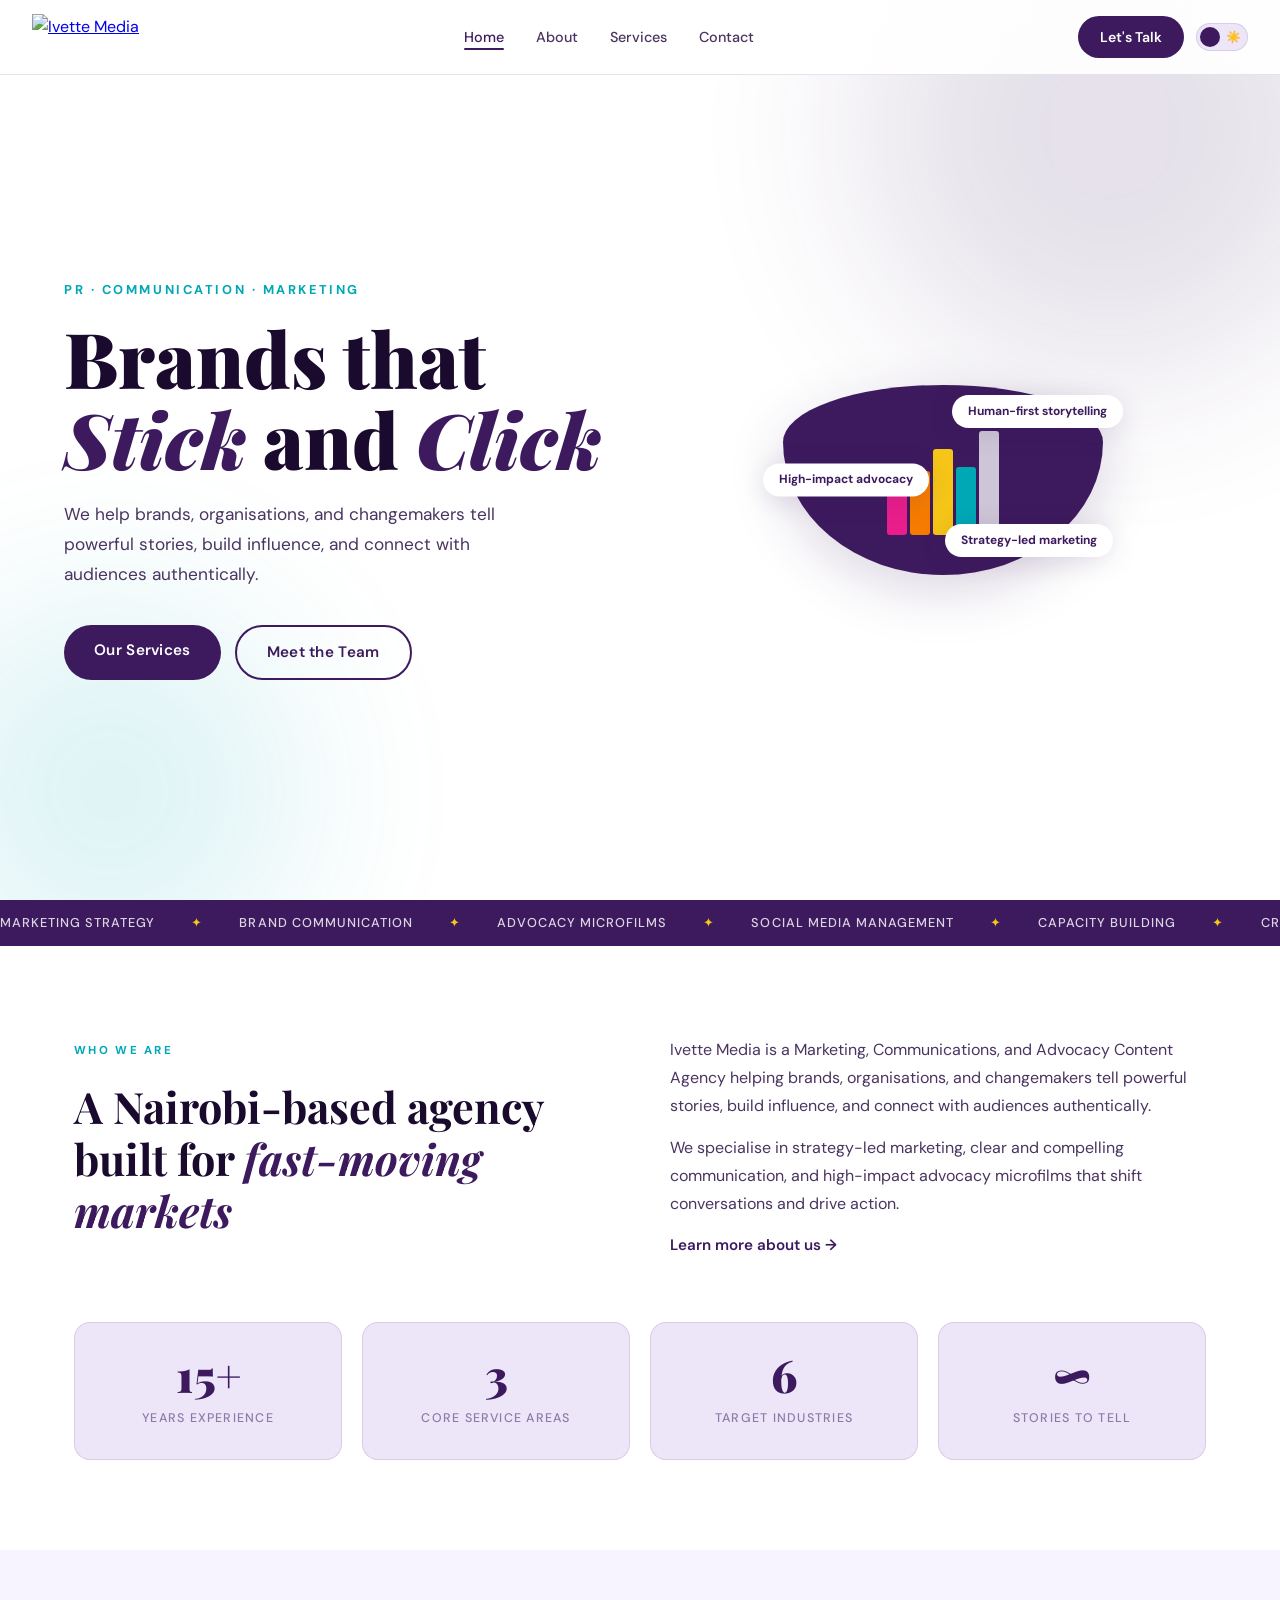
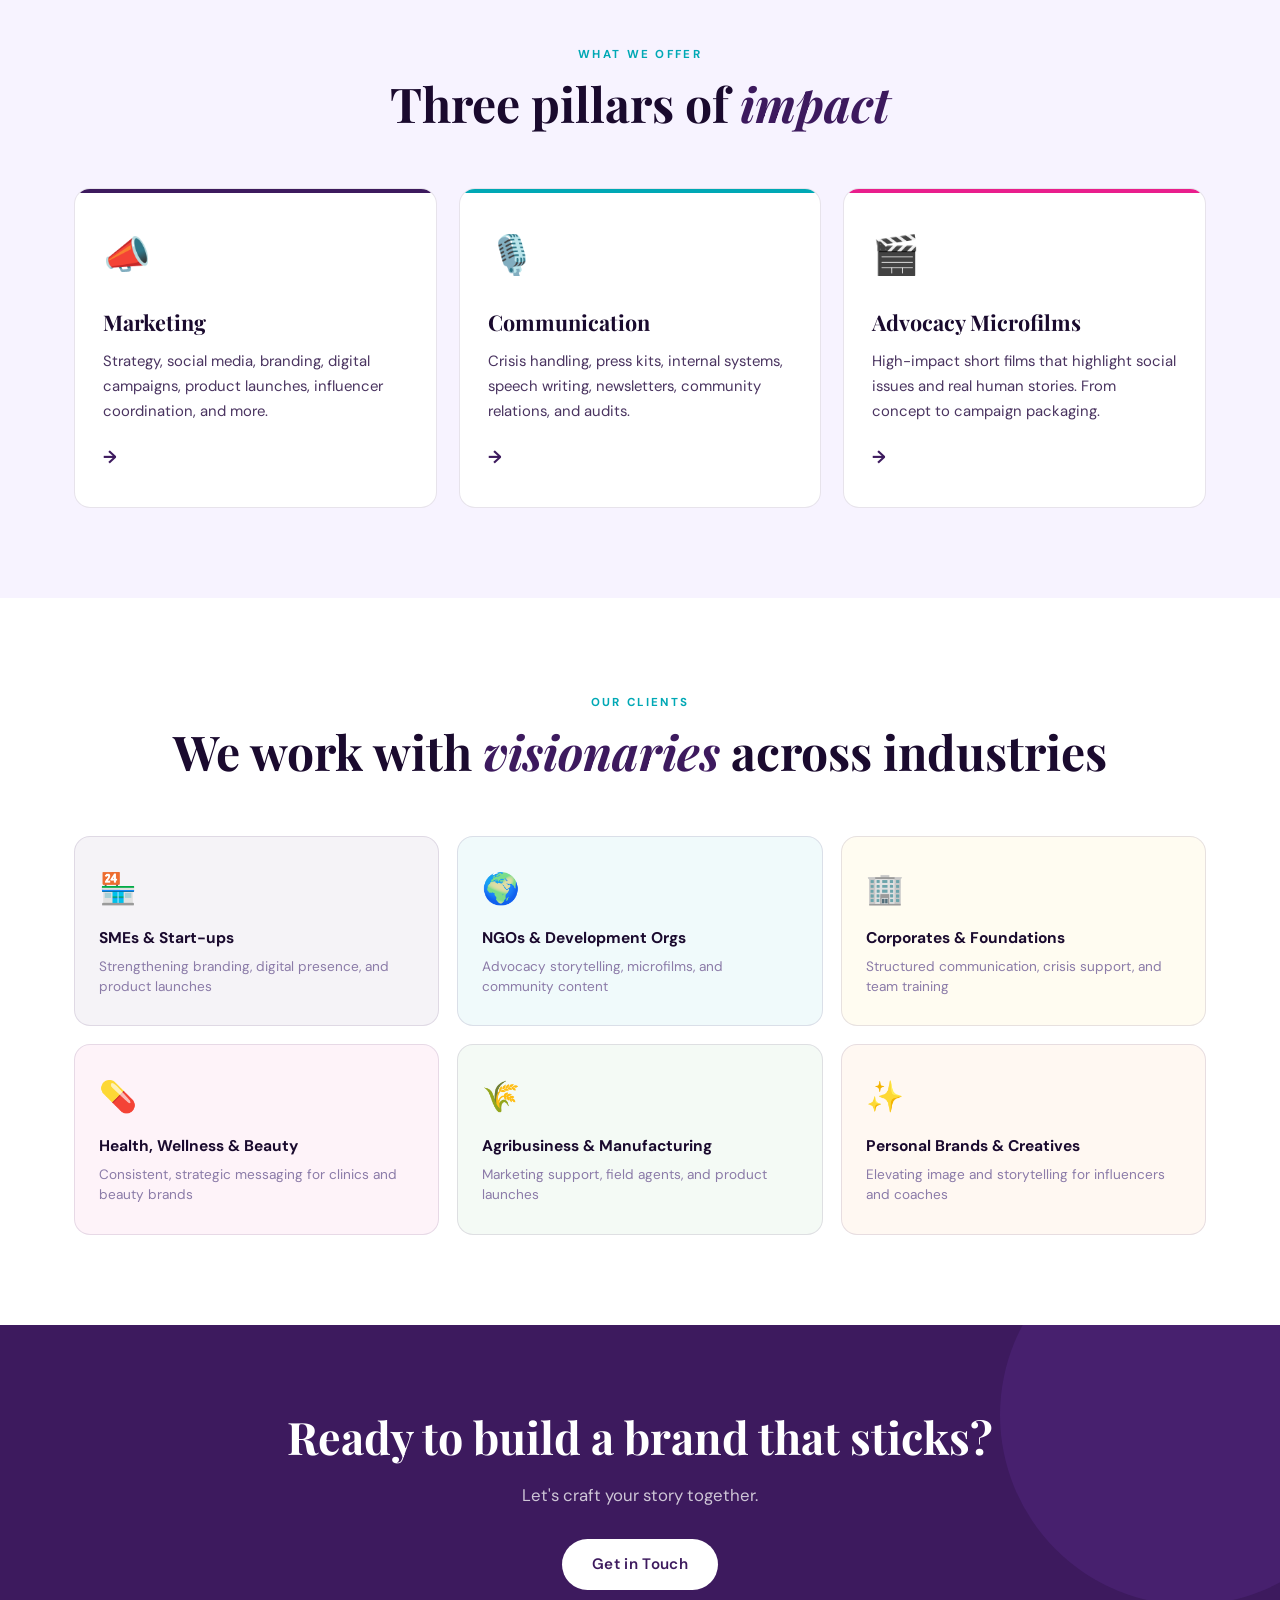
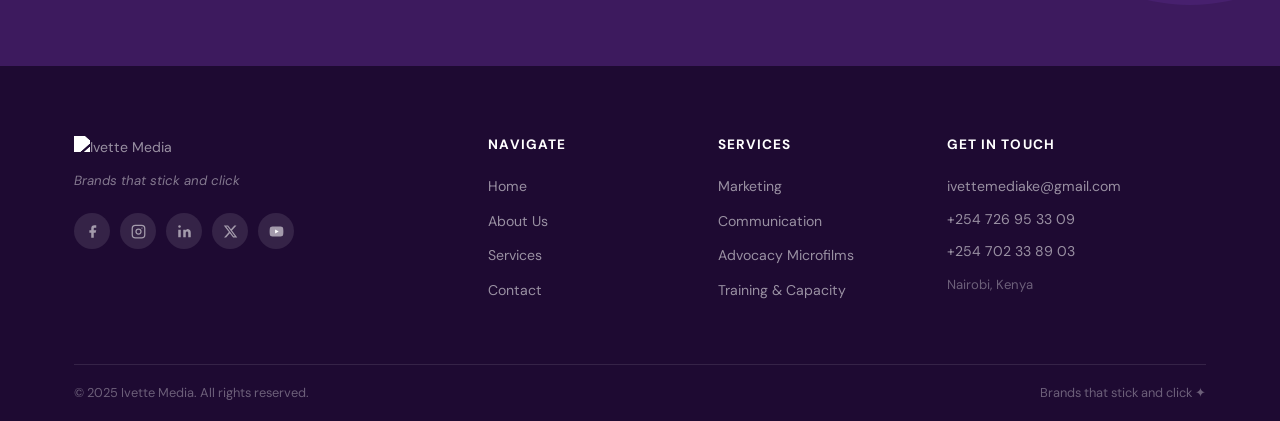
==== index.html @ db564bde "first commit" ====
<!DOCTYPE html>
<html lang="en">
<head>
<meta charset="UTF-8">
<meta name="viewport" content="width=device-width, initial-scale=1.0">
<title>Brands that Stick and Click – Ivette Media</title>
<link rel="preconnect" href="https://fonts.googleapis.com">
<link href="https://fonts.googleapis.com/css2?family=Playfair+Display:wght@400;700;900&family=DM+Sans:wght@300;400;500;600&display=swap" rel="stylesheet">

<style>
*,*::before,*::after{box-sizing:border-box;margin:0;padding:0}
html{scroll-behavior:smooth}
body{font-family:'DM Sans',sans-serif;background:var(--bg);color:var(--txt);transition:background .3s,color .3s;overflow-x:hidden;line-height:1.6}

/* ── LIGHT MODE ── */
:root{
  --bg:#fff;
  --bg2:#f7f3ff;
  --bg3:#ede6f8;
  --card:#fff;
  --card2:#f0eaf9;
  --txt:#1a0a2e;
  --txt2:#4a3460;
  --txt3:#8b7ba8;
  --border:rgba(61,26,94,.12);
  --navbg:rgba(255,255,255,.93);
  --purple:#3d1a5e;
  --purpleL:#5b2d8e;
  --purpleD:#1e0a32;
  --teal:#00a8b5;
  --gold:#f5c518;
  --pink:#e91e8c;
  --orange:#f57c00;
  --shadow:0 4px 28px rgba(61,26,94,.13);
  --shadowL:0 16px 56px rgba(61,26,94,.18);
  --r:16px;
  --r2:8px;
  --t:.3s cubic-bezier(.4,0,.2,1);
}
/* ── DARK MODE ── */
[data-theme=dark]{
  --bg:#0c0718;
  --bg2:#150e26;
  --bg3:#1c1334;
  --card:#1a1130;
  --card2:#211840;
  --txt:#ede6f8;
  --txt2:#c4aadf;
  --txt3:#7a6a98;
  --border:rgba(196,170,223,.12);
  --navbg:rgba(12,7,24,.94);
  --shadow:0 4px 28px rgba(0,0,0,.45);
  --shadowL:0 16px 56px rgba(0,0,0,.55);
}

/* ── NAV ── */
.nav{position:fixed;top:0;left:0;right:0;z-index:999;display:flex;align-items:center;gap:12px;padding:14px 32px;background:var(--navbg);backdrop-filter:blur(14px);border-bottom:1px solid var(--border);transition:box-shadow var(--t),background var(--t)}
.nav.scrolled{box-shadow:var(--shadow)}
.nav-logo img{height:46px;width:auto;display:block;transition:opacity var(--t)}
[data-theme=dark] .nav-logo img{filter:drop-shadow(0 0 6px rgba(180,120,255,.4))}
.nav-links{display:flex;list-style:none;gap:32px;margin:0 auto}
.nav-links a{font-size:.9rem;font-weight:500;color:var(--txt2);text-decoration:none;position:relative;transition:color var(--t)}
.nav-links a::after{content:'';position:absolute;bottom:-4px;left:0;width:0;height:2px;background:var(--purple);border-radius:2px;transition:width var(--t)}
.nav-links a:hover,.nav-links a.active{color:var(--purple)}
[data-theme=dark] .nav-links a:hover,[data-theme=dark] .nav-links a.active{color:var(--teal)}
.nav-links a:hover::after,.nav-links a.active::after{width:100%}
[data-theme=dark] .nav-links a::after{background:var(--teal)}
.nav-cta{background:var(--purple);color:#fff;padding:10px 22px;border-radius:50px;font-size:.88rem;font-weight:600;text-decoration:none;transition:var(--t);white-space:nowrap}
.nav-cta:hover{background:var(--purpleL);transform:translateY(-2px);box-shadow:0 8px 20px rgba(61,26,94,.3)}

/* dark mode toggle */
.dm-toggle{cursor:pointer;background:var(--bg3);border:1.5px solid var(--border);border-radius:50px;width:52px;height:28px;position:relative;flex-shrink:0;transition:background var(--t);display:flex;align-items:center;padding:3px}
.dm-toggle::before{content:'';position:absolute;left:3px;width:20px;height:20px;border-radius:50%;background:var(--purple);transition:transform var(--t),background var(--t)}
.dm-toggle .dm-icon{position:absolute;font-size:12px;transition:opacity .2s}
.dm-icon.sun{right:6px;opacity:1}
.dm-icon.moon{left:6px;opacity:0}
[data-theme=dark] .dm-toggle::before{transform:translateX(24px);background:var(--teal)}
[data-theme=dark] .dm-icon.sun{opacity:0}
[data-theme=dark] .dm-icon.moon{opacity:1}

/* hamburger */
.hamburger{display:none;flex-direction:column;gap:5px;background:none;border:none;cursor:pointer;padding:4px;flex-shrink:0}
.hamburger span{display:block;width:24px;height:2px;background:var(--purple);border-radius:2px;transition:var(--t)}
[data-theme=dark] .hamburger span{background:var(--teal)}

/* mobile menu */
.mobile-nav{display:none;position:fixed;top:74px;left:0;right:0;background:var(--card);border-bottom:2px solid var(--purple);z-index:998;padding:8px 0}
.mobile-nav.open{display:block}
.mobile-nav a{display:block;padding:14px 32px;font-weight:500;color:var(--txt2);text-decoration:none;transition:color var(--t),background var(--t)}
.mobile-nav a:hover{color:var(--purple);background:var(--bg3)}
[data-theme=dark] .mobile-nav a:hover{color:var(--teal)}

/* ── BUTTONS ── */
.btn{display:inline-block;padding:13px 30px;border-radius:50px;font-weight:600;font-size:.95rem;text-decoration:none;transition:var(--t);letter-spacing:.02em}
.btn-purple{background:var(--purple);color:#fff}
.btn-purple:hover{background:var(--purpleL);transform:translateY(-3px);box-shadow:0 12px 30px rgba(61,26,94,.3)}
.btn-outline{border:2px solid var(--purple);color:var(--purple)}
.btn-outline:hover{background:var(--purple);color:#fff;transform:translateY(-3px)}
[data-theme=dark] .btn-outline{border-color:var(--teal);color:var(--teal)}
[data-theme=dark] .btn-outline:hover{background:var(--teal);color:#fff}
.btn-white{background:#fff;color:var(--purple)}
.btn-white:hover{transform:translateY(-3px);box-shadow:0 12px 28px rgba(0,0,0,.2)}

/* ── LABELS ── */
.label{display:inline-block;font-size:.72rem;font-weight:700;letter-spacing:.2em;text-transform:uppercase;color:var(--teal);margin-bottom:10px}
.sec-hd{text-align:center;margin-bottom:56px}
.sec-hd h2{font-family:'Playfair Display',serif;font-size:clamp(2rem,4vw,3rem);font-weight:700;color:var(--txt);line-height:1.2}
.sec-hd h2 em{color:var(--purple);font-style:italic}
[data-theme=dark] .sec-hd h2 em{color:var(--teal)}
.sec-hd p{color:var(--txt2);max-width:520px;margin:14px auto 0;font-size:1rem}

/* ── LAYOUT ── */
.container{max-width:1180px;margin:0 auto;padding:0 24px}
section{padding:90px 0}

/* ── HERO ── */
.hero{min-height:100vh;display:flex;align-items:center;background:var(--bg);padding:140px 5% 80px;gap:60px;position:relative;overflow:hidden}
.hero-blob{position:absolute;border-radius:50%;filter:blur(90px);opacity:.13;pointer-events:none}
.hb1{width:500px;height:500px;background:var(--purple);top:-120px;right:-80px;animation:flt 9s ease-in-out infinite}
.hb2{width:380px;height:380px;background:var(--teal);bottom:-80px;left:-80px;animation:flt 7s 2s ease-in-out infinite}
[data-theme=dark] .hero-blob{opacity:.22}
@keyframes flt{0%,100%{transform:translateY(0)}50%{transform:translateY(-28px)}}
.hero-text{flex:1;max-width:600px;animation:fadeUp .7s ease both}
@keyframes fadeUp{from{opacity:0;transform:translateY(36px)}to{opacity:1;transform:translateY(0)}}
.hero-eyebrow{font-size:.8rem;font-weight:700;letter-spacing:.2em;text-transform:uppercase;color:var(--teal);margin-bottom:16px}
.hero h1{font-family:'Playfair Display',serif;font-size:clamp(3rem,6vw,5.5rem);font-weight:900;line-height:1.05;color:var(--txt);margin-bottom:22px}
.hero h1 em{color:var(--purple);font-style:italic}
[data-theme=dark] .hero h1 em{color:var(--teal)}
.hero-sub{color:var(--txt2);font-size:1.08rem;max-width:480px;margin-bottom:36px;line-height:1.72}
.hero-btns{display:flex;gap:14px;flex-wrap:wrap}
.hero-visual{flex:1;display:flex;justify-content:center;align-items:center;animation:fadeUp .7s .2s ease both}
.eye-wrap{position:relative;width:320px;height:190px}
.eye-shape{width:100%;height:100%;background:var(--purple);border-radius:50% 50% 50% 50%/30% 30% 70% 70%;display:flex;align-items:center;justify-content:center;box-shadow:var(--shadowL);overflow:hidden;position:relative}
.eye-stripes{display:flex;gap:3px;align-items:flex-end;height:110px}
.es{width:20px;border-radius:3px}
.es1{height:38%;background:var(--pink)}
.es2{height:58%;background:var(--orange)}
.es3{height:78%;background:var(--gold)}
.es4{height:62%;background:var(--teal)}
.es5{height:95%;background:rgba(255,255,255,.75)}
.pill{position:absolute;background:var(--card);color:var(--purple);font-size:.75rem;font-weight:700;padding:7px 16px;border-radius:50px;box-shadow:var(--shadow);white-space:nowrap;animation:flt 6s ease-in-out infinite}
.pill1{top:10px;right:-20px}
.pill2{bottom:18px;right:-10px;animation-delay:2s}
.pill3{top:50%;left:-20px;transform:translateY(-50%);animation-delay:4s}
[data-theme=dark] .pill{color:var(--purple);background:#ede6f8}

/* ── TICKER ── */
.ticker{background:var(--purple);overflow:hidden;padding:13px 0}
.ticker-track{display:flex;gap:36px;width:max-content;animation:tick 32s linear infinite}
.ticker-track span{color:rgba(255,255,255,.82);font-size:.8rem;font-weight:500;letter-spacing:.08em;text-transform:uppercase;white-space:nowrap}
.ticker-dot{color:var(--gold)!important;font-size:.6rem}
@keyframes tick{from{transform:translateX(0)}to{transform:translateX(-50%)}}

/* ── INTRO ── */
.intro{background:var(--bg)}
.intro-grid{display:grid;grid-template-columns:1fr 1fr;gap:60px;align-items:start;margin-bottom:64px}
.intro-grid h2{font-family:'Playfair Display',serif;font-size:clamp(1.9rem,3.5vw,2.7rem);font-weight:700;color:var(--txt);line-height:1.2;margin-top:10px}
.intro-grid h2 em{color:var(--purple);font-style:italic}
[data-theme=dark] .intro-grid h2 em{color:var(--teal)}
.intro-grid p{color:var(--txt2);line-height:1.75;margin-bottom:14px}
.link-arr{color:var(--purple);font-weight:600;font-size:.95rem;text-decoration:none;transition:letter-spacing var(--t)}
.link-arr:hover{letter-spacing:.04em}
[data-theme=dark] .link-arr{color:var(--teal)}
.stats{display:grid;grid-template-columns:repeat(4,1fr);gap:20px}
.stat{background:var(--bg3);border:1px solid var(--border);border-radius:var(--r);padding:30px 20px;text-align:center;transition:transform var(--t),box-shadow var(--t)}
.stat:hover{transform:translateY(-6px);box-shadow:var(--shadow)}
.stat-n{display:block;font-family:'Playfair Display',serif;font-size:2.8rem;font-weight:900;color:var(--purple);line-height:1;margin-bottom:6px}
[data-theme=dark] .stat-n{color:var(--teal)}
.stat-l{font-size:.78rem;color:var(--txt3);font-weight:500;text-transform:uppercase;letter-spacing:.1em}

/* ── SERVICE CARDS ── */
.svc-grid{display:grid;grid-template-columns:repeat(3,1fr);gap:22px}
.svc-card{background:var(--card);border:1px solid var(--border);border-radius:var(--r);padding:36px 28px;text-decoration:none;display:block;position:relative;overflow:hidden;transition:transform var(--t),box-shadow var(--t)}
.svc-card::before{content:'';position:absolute;top:0;left:0;right:0;height:4px}
.svc-c1::before{background:var(--purple)}
.svc-c2::before{background:var(--teal)}
.svc-c3::before{background:var(--pink)}
.svc-card:hover{transform:translateY(-8px);box-shadow:var(--shadowL)}
.svc-icon{font-size:2.4rem;margin-bottom:18px}
.svc-card h3{font-family:'Playfair Display',serif;font-size:1.35rem;font-weight:700;color:var(--txt);margin-bottom:10px}
.svc-card p{color:var(--txt2);font-size:.93rem;line-height:1.65;margin-bottom:20px}
.svc-arr{color:var(--purple);font-size:1.1rem;font-weight:700;display:inline-block;transition:transform var(--t)}
[data-theme=dark] .svc-arr{color:var(--teal)}
.svc-card:hover .svc-arr{transform:translateX(8px)}

/* ── CLIENT TILES ── */
.client-grid{display:grid;grid-template-columns:repeat(3,1fr);gap:18px}
.ctile{border:1px solid var(--border);border-radius:var(--r);padding:28px 24px;transition:transform var(--t),box-shadow var(--t)}
.ctile:hover{transform:translateY(-6px);box-shadow:var(--shadow)}
.ct1{background:rgba(61,26,94,.05)} .ct2{background:rgba(0,168,181,.06)} .ct3{background:rgba(245,197,24,.06)}
.ct4{background:rgba(233,30,140,.05)} .ct5{background:rgba(76,175,80,.06)} .ct6{background:rgba(245,124,0,.05)}
[data-theme=dark] .ct1{background:rgba(61,26,94,.35)} [data-theme=dark] .ct2{background:rgba(0,168,181,.18)}
[data-theme=dark] .ct3{background:rgba(245,197,24,.15)} [data-theme=dark] .ct4{background:rgba(233,30,140,.15)}
[data-theme=dark] .ct5{background:rgba(76,175,80,.15)} [data-theme=dark] .ct6{background:rgba(245,124,0,.15)}
.ctile-icon{font-size:1.9rem;margin-bottom:12px}
.ctile h4{font-weight:700;color:var(--txt);margin-bottom:6px;font-size:.97rem}
.ctile p{color:var(--txt3);font-size:.85rem;line-height:1.5}

/* ── CTA BANNER ── */
.cta-banner{background:var(--purple);padding:76px 0;text-align:center;position:relative;overflow:hidden}
.cta-banner::before{content:'';position:absolute;top:-100px;right:-100px;width:380px;height:380px;background:var(--purpleL);border-radius:50%;opacity:.35}
.cta-banner h2{font-family:'Playfair Display',serif;font-size:clamp(1.8rem,3.5vw,2.8rem);color:#fff;font-weight:700;margin-bottom:10px;position:relative}
.cta-banner p{color:rgba(255,255,255,.75);font-size:1.05rem;margin-bottom:30px;position:relative}

/* ── FOOTER ── */
.footer{background:var(--purpleD);color:rgba(255,255,255,.75);padding:68px 0 0}
.footer-grid{display:grid;grid-template-columns:2fr 1fr 1fr 1.4fr;gap:44px;margin-bottom:52px}
.footer-logo img{height:50px;width:auto;margin-bottom:12px;filter:brightness(0) invert(1)}
.footer-tag{color:rgba(255,255,255,.45);font-size:.83rem;font-style:italic;margin-bottom:22px}
.socials{display:flex;gap:10px;flex-wrap:wrap}
.s-icon{width:36px;height:36px;border-radius:50%;background:rgba(255,255,255,.1);display:flex;align-items:center;justify-content:center;color:rgba(255,255,255,.65);text-decoration:none;transition:var(--t)}
.s-icon svg{width:15px;height:15px}
.s-icon:hover{background:var(--teal);color:#fff;transform:translateY(-3px)}
.footer h5{color:#fff;font-weight:700;font-size:.85rem;letter-spacing:.08em;text-transform:uppercase;margin-bottom:18px}
.footer ul{list-style:none}
.footer ul li{margin-bottom:9px}
.footer a{color:rgba(255,255,255,.55);text-decoration:none;font-size:.88rem;transition:color var(--t)}
.footer a:hover{color:var(--teal)}
.footer-contact p{margin-bottom:7px}
.footer-bottom{border-top:1px solid rgba(255,255,255,.1);padding:18px 0;display:flex;justify-content:space-between;font-size:.8rem;color:rgba(255,255,255,.35);flex-wrap:wrap;gap:8px}

/* ── PAGE HERO ── */
.page-hero{background:var(--bg2);padding:150px 0 76px;position:relative;overflow:hidden}
.page-hero .blob{position:absolute;border-radius:50%;filter:blur(80px);opacity:.12;pointer-events:none}
[data-theme=dark] .page-hero .blob{opacity:.25}
.page-hero h1{font-family:'Playfair Display',serif;font-size:clamp(2.4rem,5vw,4.2rem);font-weight:900;color:var(--txt);line-height:1.1;margin:10px 0 18px;max-width:680px}
.page-hero h1 em{color:var(--purple);font-style:italic}
[data-theme=dark] .page-hero h1 em{color:var(--teal)}
.page-hero p{color:var(--txt2);font-size:1.05rem;max-width:540px;line-height:1.7}

/* ── ABOUT ── */
.mission-grid{display:grid;grid-template-columns:repeat(3,1fr);gap:22px}
.mc{border-radius:var(--r);padding:36px 28px}
.mc-p{background:var(--purple);color:#fff}
.mc-t{background:var(--teal);color:#fff}
.mc-l{background:var(--bg3);color:var(--txt)}
.mc-label{display:block;font-size:.7rem;font-weight:700;letter-spacing:.18em;text-transform:uppercase;margin-bottom:14px;opacity:.7}
.mc p{font-size:.93rem;line-height:1.7}
.founder-grid{display:grid;grid-template-columns:300px 1fr;gap:72px;align-items:center}
.founder-visual{position:relative}
.founder-avatar{width:280px;height:320px;background:linear-gradient(135deg,var(--purple),var(--purpleL));border-radius:40% 60% 60% 40%/50% 50% 60% 40%;display:flex;align-items:center;justify-content:center;box-shadow:var(--shadowL)}
.founder-initials{font-family:'Playfair Display',serif;font-size:5rem;font-weight:900;color:rgba(255,255,255,.25)}
.founder-badge{position:absolute;top:-14px;right:-24px;background:var(--purple);color:#fff;border-radius:12px;padding:12px 16px;text-align:center;line-height:1.2;box-shadow:var(--shadow)}
.founder-badge strong{display:block;font-size:.88rem}
.founder-badge span{font-size:.75rem;opacity:.75}
.founder-accent{position:absolute;width:70px;height:70px;background:var(--gold);border-radius:50%;bottom:-18px;left:-18px;opacity:.8}
.founder-bio h2{font-family:'Playfair Display',serif;font-size:2.4rem;font-weight:900;color:var(--txt);margin:8px 0 4px}
.founder-role{color:var(--teal);font-weight:600;margin-bottom:22px}
.founder-bio p{color:var(--txt2);line-height:1.75;margin-bottom:14px}
.tags{display:flex;flex-wrap:wrap;gap:9px;margin-top:20px}
.tag{background:var(--bg3);color:var(--purple);padding:5px 14px;border-radius:50px;font-size:.8rem;font-weight:600;border:1px solid var(--border)}
[data-theme=dark] .tag{color:var(--teal)}
.values-grid{display:grid;grid-template-columns:repeat(3,1fr);gap:20px;margin-bottom:44px}
.vcard{background:var(--bg3);border:1px solid var(--border);border-radius:var(--r);padding:32px 26px;position:relative;overflow:hidden;transition:transform var(--t),box-shadow var(--t)}
.vcard:hover{transform:translateY(-6px);box-shadow:var(--shadow)}
.vnum{font-family:'Playfair Display',serif;font-size:3rem;font-weight:900;color:var(--purple);opacity:.1;position:absolute;top:10px;right:18px;line-height:1}
.vcard h4{font-weight:700;color:var(--txt);margin-bottom:8px}
.vcard p{color:var(--txt2);font-size:.88rem;line-height:1.6}
.quote-block{font-family:'Playfair Display',serif;font-size:1.28rem;font-style:italic;color:var(--purple);text-align:center;max-width:680px;margin:0 auto;padding:36px 40px;background:var(--bg3);border-radius:var(--r);border-left:4px solid var(--purple);line-height:1.65}
[data-theme=dark] .quote-block{color:var(--teal);border-left-color:var(--teal)}

/* ── SERVICES PAGE ── */
.svc-tabs{display:flex;gap:10px;flex-wrap:wrap;justify-content:center;background:var(--bg3);padding:14px 24px;position:sticky;top:74px;z-index:100;border-bottom:1px solid var(--border)}
.stab{padding:9px 20px;border-radius:50px;font-size:.86rem;font-weight:600;color:var(--txt2);background:var(--card);border:1px solid var(--border);text-decoration:none;transition:var(--t)}
.stab:hover,.stab.active{background:var(--purple);color:#fff;border-color:var(--purple)}
[data-theme=dark] .stab:hover,[data-theme=dark] .stab.active{background:var(--teal);border-color:var(--teal)}
.svc-detail{padding:76px 0}
.svc-detail.alt{background:var(--bg2)}
.svc-detail.dark-sec{background:var(--purpleD)}
.svc-detail.dark-sec h2,.svc-detail.dark-sec .label{color:#fff}
.svc-detail.dark-sec .sd-desc{color:rgba(255,255,255,.7)}
.sd-head{display:flex;gap:28px;align-items:flex-start;margin-bottom:44px}
.sd-icon{font-size:3.2rem;flex-shrink:0;margin-top:6px}
.sd-head h2{font-family:'Playfair Display',serif;font-size:clamp(1.8rem,3vw,2.4rem);font-weight:700;color:var(--txt);margin:6px 0 10px}
.sd-desc{color:var(--txt2);font-size:.97rem;line-height:1.7;max-width:560px}
.sd-items{display:grid;grid-template-columns:repeat(2,1fr);gap:18px}
.sd-item{display:flex;gap:14px;align-items:flex-start;background:var(--card);border:1px solid var(--border);border-radius:var(--r2);padding:18px;transition:box-shadow var(--t)}
.svc-detail.alt .sd-item{background:var(--card)}
.sd-item:hover{box-shadow:var(--shadow)}
.sd-dot{width:10px;height:10px;border-radius:50%;background:var(--purple);flex-shrink:0;margin-top:5px}
.sd-dot.teal{background:var(--teal)}
.sd-item strong{display:block;font-weight:600;color:var(--txt);margin-bottom:3px;font-size:.93rem}
.sd-item p{color:var(--txt3);font-size:.83rem;line-height:1.5}
.mf-cards{display:grid;grid-template-columns:repeat(4,1fr);gap:18px}
.mf-card{background:rgba(255,255,255,.08);border:1px solid rgba(255,255,255,.12);border-radius:var(--r);padding:26px 20px;text-align:center;transition:var(--t)}
.mf-card:hover{background:rgba(255,255,255,.15);transform:translateY(-6px)}
.mf-card span{font-size:1.9rem;display:block;margin-bottom:12px}
.mf-card h4{color:#fff;font-weight:700;margin-bottom:7px;font-size:.92rem}
.mf-card p{color:rgba(255,255,255,.58);font-size:.8rem;line-height:1.5}
.tr-grid{display:grid;grid-template-columns:repeat(3,1fr);gap:14px}
.tr-item{display:flex;align-items:center;gap:12px;background:var(--card);border:1px solid var(--border);border-radius:var(--r2);padding:16px 18px;font-weight:500;font-size:.88rem;color:var(--txt);transition:var(--t)}
.tr-item:hover{border-color:var(--teal);transform:translateX(6px);box-shadow:var(--shadow)}
.tr-item span{font-size:1.3rem;flex-shrink:0}
.why-grid{display:grid;grid-template-columns:repeat(4,1fr);gap:18px}
.why-item{text-align:center;padding:26px 14px;border-radius:var(--r);background:var(--bg3);transition:var(--t)}
.why-item:hover{background:var(--purple);color:#fff}
.why-item:hover h4{color:#fff}
.why-icon{font-size:1.9rem;margin-bottom:11px;transition:transform var(--t)}
.why-item:hover .why-icon{transform:scale(1.2)}
.why-item h4{font-size:.87rem;font-weight:600;color:var(--txt);transition:color var(--t)}
[data-theme=dark] .why-item:hover{background:var(--teal)}

/* ── CONTACT ── */
.contact-grid{display:grid;grid-template-columns:1fr 400px;gap:56px;align-items:start}
.contact-grid h3{font-family:'Playfair Display',serif;font-size:1.55rem;font-weight:700;color:var(--txt);margin-bottom:26px}
.form{display:flex;flex-direction:column;gap:18px}
.form-row{display:grid;grid-template-columns:1fr 1fr;gap:18px}
.form-group{display:flex;flex-direction:column;gap:7px}
.form-group label{font-size:.83rem;font-weight:600;color:var(--txt)}
.form-group input,.form-group select,.form-group textarea{padding:11px 15px;border-radius:var(--r2);border:1.5px solid var(--border);font-family:'DM Sans',sans-serif;font-size:.93rem;color:var(--txt);background:var(--card);outline:none;transition:border-color var(--t),box-shadow var(--t)}
.form-group input:focus,.form-group select:focus,.form-group textarea:focus{border-color:var(--purple);box-shadow:0 0 0 3px rgba(61,26,94,.08)}
[data-theme=dark] .form-group input:focus,[data-theme=dark] .form-group select:focus,[data-theme=dark] .form-group textarea:focus{border-color:var(--teal);box-shadow:0 0 0 3px rgba(0,168,181,.12)}
.form-group textarea{resize:vertical;min-height:120px}
.form-submit{background:var(--purple);color:#fff;border:none;border-radius:50px;padding:13px 30px;font-family:'DM Sans',sans-serif;font-size:.95rem;font-weight:600;cursor:pointer;transition:var(--t)}
.form-submit:hover{background:var(--purpleL);transform:translateY(-2px);box-shadow:var(--shadow)}
.form-success{display:none;background:rgba(0,168,181,.12);border:1px solid var(--teal);border-radius:var(--r2);padding:14px;color:var(--teal);font-weight:600;text-align:center;margin-top:4px}
.form-success.show{display:block}
.ci-cards{display:flex;flex-direction:column;gap:14px;margin-bottom:28px}
.ci-card{display:flex;align-items:flex-start;gap:14px;padding:18px;border-radius:var(--r2);background:var(--bg3);border:1px solid var(--border)}
.ci-icon{font-size:1.3rem;flex-shrink:0}
.ci-label{display:block;font-size:.7rem;font-weight:700;letter-spacing:.14em;text-transform:uppercase;color:var(--txt3);margin-bottom:3px}
.ci-val{display:block;color:var(--txt);font-weight:500;font-size:.88rem;text-decoration:none;transition:color var(--t)}
.ci-val:hover{color:var(--purple)}
[data-theme=dark] .ci-val:hover{color:var(--teal)}
.contact-socials h4{font-weight:700;color:var(--txt);margin-bottom:14px;font-size:.93rem}
.s-icons-lg{display:flex;flex-wrap:wrap;gap:9px;margin-bottom:24px}
.s-icon-lg{display:flex;align-items:center;gap:7px;background:var(--bg3);border:1px solid var(--border);border-radius:50px;padding:7px 15px 7px 11px;color:var(--txt);font-size:.8rem;font-weight:600;text-decoration:none;transition:var(--t)}
.s-icon-lg svg{width:15px;height:15px}
.s-icon-lg:hover{background:var(--purple);color:#fff;border-color:var(--purple)}
[data-theme=dark] .s-icon-lg:hover{background:var(--teal);border-color:var(--teal)}
.wa-btn{display:flex;align-items:center;justify-content:center;gap:9px;background:#25D366;color:#fff;border-radius:50px;padding:13px 24px;font-weight:700;font-size:.93rem;text-decoration:none;transition:var(--t);width:100%}
.wa-btn:hover{background:#128C7E;transform:translateY(-3px);box-shadow:0 10px 24px rgba(37,211,102,.3)}

/* ── RESPONSIVE ── */
@media(max-width:1024px){
  .hero{flex-direction:column;text-align:center;padding:140px 5% 60px}
  .hero-visual{width:100%}
  .intro-grid{grid-template-columns:1fr;gap:30px}
  .stats{grid-template-columns:repeat(2,1fr)}
  .svc-grid{grid-template-columns:repeat(2,1fr)}
  .client-grid{grid-template-columns:repeat(2,1fr)}
  .footer-grid{grid-template-columns:1fr 1fr;gap:30px}
  .mission-grid{grid-template-columns:1fr}
  .founder-grid{grid-template-columns:1fr;gap:40px}
  .founder-avatar{width:220px;height:260px;margin:0 auto}
  .values-grid{grid-template-columns:repeat(2,1fr)}
  .sd-items{grid-template-columns:1fr}
  .mf-cards{grid-template-columns:repeat(2,1fr)}
  .tr-grid{grid-template-columns:repeat(2,1fr)}
  .why-grid{grid-template-columns:repeat(2,1fr)}
  .contact-grid{grid-template-columns:1fr}
}
@media(max-width:768px){
  .nav-links,.nav-cta{display:none}
  .hamburger{display:flex}
  .svc-grid{grid-template-columns:1fr}
  .client-grid{grid-template-columns:1fr}
  .footer-grid{grid-template-columns:1fr}
  .values-grid{grid-template-columns:1fr}
  .mf-cards{grid-template-columns:1fr}
  .why-grid{grid-template-columns:repeat(2,1fr)}
  .form-row{grid-template-columns:1fr}
  .tr-grid{grid-template-columns:1fr}
  .footer-bottom{flex-direction:column;text-align:center}
}
</style>

</head>
<body>

<nav class="nav" id="mainNav">
  <a href="index.html" class="nav-logo"><img src="logo.jpg" alt="Ivette Media"></a>
  <ul class="nav-links"><li><a href="index.html" class="active">Home</a></li><li><a href="about.html" >About</a></li><li><a href="services.html" >Services</a></li><li><a href="contact.html" >Contact</a></li></ul>
  <a href="contact.html" class="nav-cta">Let's Talk</a>
  <button class="dm-toggle" aria-label="Toggle dark mode"><span class="dm-icon sun">☀️</span><span class="dm-icon moon">🌙</span></button>
  <button class="hamburger" id="ham" aria-label="menu"><span></span><span></span><span></span></button>
</nav>
<div class="mobile-nav" id="mobMenu"><a href="index.html" onclick="closeMob()" class="active">Home</a><a href="about.html" onclick="closeMob()" >About</a><a href="services.html" onclick="closeMob()" >Services</a><a href="contact.html" onclick="closeMob()" >Contact</a></div>


<section class="hero">
  <div class="hero-blob hb1"></div>
  <div class="hero-blob hb2"></div>
  <div class="hero-text">
    <p class="hero-eyebrow">PR · Communication · Marketing</p>
    <h1>Brands that<br><em>Stick</em> and <em>Click</em></h1>
    <p class="hero-sub">We help brands, organisations, and changemakers tell powerful stories, build influence, and connect with audiences authentically.</p>
    <div class="hero-btns">
      <a href="services.html" class="btn btn-purple">Our Services</a>
      <a href="about.html" class="btn btn-outline">Meet the Team</a>
    </div>
  </div>
  <div class="hero-visual">
    <div class="eye-wrap">
      <div class="eye-shape">
        <div class="eye-stripes">
          <div class="es es1"></div><div class="es es2"></div><div class="es es3"></div><div class="es es4"></div><div class="es es5"></div>
        </div>
      </div>
      <div class="pill pill1">Human-first storytelling</div>
      <div class="pill pill2">Strategy-led marketing</div>
      <div class="pill pill3">High-impact advocacy</div>
    </div>
  </div>
</section>

<div class="ticker">
  <div class="ticker-track">
    <span>Marketing Strategy</span><span class="ticker-dot">✦</span>
    <span>Brand Communication</span><span class="ticker-dot">✦</span>
    <span>Advocacy Microfilms</span><span class="ticker-dot">✦</span>
    <span>Social Media Management</span><span class="ticker-dot">✦</span>
    <span>Capacity Building</span><span class="ticker-dot">✦</span>
    <span>Crisis Management</span><span class="ticker-dot">✦</span>
    <span>Digital Campaigns</span><span class="ticker-dot">✦</span>
    <span>Brand Storytelling</span><span class="ticker-dot">✦</span>
  </div>
</div>

<section class="intro">
  <div class="container">
    <div class="intro-grid">
      <div>
        <span class="label">Who We Are</span>
        <h2>A Nairobi-based agency built for <em>fast-moving markets</em></h2>
      </div>
      <div>
        <p>Ivette Media is a Marketing, Communications, and Advocacy Content Agency helping brands, organisations, and changemakers tell powerful stories, build influence, and connect with audiences authentically.</p>
        <p>We specialise in strategy-led marketing, clear and compelling communication, and high-impact advocacy microfilms that shift conversations and drive action.</p>
        <a href="about.html" class="link-arr">Learn more about us →</a>
      </div>
    </div>
    <div class="stats">
      <div class="stat"><span class="stat-n">15+</span><span class="stat-l">Years Experience</span></div>
      <div class="stat"><span class="stat-n">3</span><span class="stat-l">Core Service Areas</span></div>
      <div class="stat"><span class="stat-n">6</span><span class="stat-l">Target Industries</span></div>
      <div class="stat"><span class="stat-n">∞</span><span class="stat-l">Stories to Tell</span></div>
    </div>
  </div>
</section>

<section style="background:var(--bg2);padding:90px 0">
  <div class="container">
    <div class="sec-hd">
      <span class="label">What We Offer</span>
      <h2>Three pillars of <em>impact</em></h2>
    </div>
    <div class="svc-grid">
      <a href="services.html#marketing" class="svc-card svc-c1">
        <div class="svc-icon">📣</div>
        <h3>Marketing</h3>
        <p>Strategy, social media, branding, digital campaigns, product launches, influencer coordination, and more.</p>
        <span class="svc-arr">→</span>
      </a>
      <a href="services.html#communication" class="svc-card svc-c2">
        <div class="svc-icon">🎙️</div>
        <h3>Communication</h3>
        <p>Crisis handling, press kits, internal systems, speech writing, newsletters, community relations, and audits.</p>
        <span class="svc-arr">→</span>
      </a>
      <a href="services.html#microfilms" class="svc-card svc-c3">
        <div class="svc-icon">🎬</div>
        <h3>Advocacy Microfilms</h3>
        <p>High-impact short films that highlight social issues and real human stories. From concept to campaign packaging.</p>
        <span class="svc-arr">→</span>
      </a>
    </div>
  </div>
</section>

<section>
  <div class="container">
    <div class="sec-hd">
      <span class="label">Our Clients</span>
      <h2>We work with <em>visionaries</em> across industries</h2>
    </div>
    <div class="client-grid">
      <div class="ctile ct1"><div class="ctile-icon">🏪</div><h4>SMEs &amp; Start-ups</h4><p>Strengthening branding, digital presence, and product launches</p></div>
      <div class="ctile ct2"><div class="ctile-icon">🌍</div><h4>NGOs &amp; Development Orgs</h4><p>Advocacy storytelling, microfilms, and community content</p></div>
      <div class="ctile ct3"><div class="ctile-icon">🏢</div><h4>Corporates &amp; Foundations</h4><p>Structured communication, crisis support, and team training</p></div>
      <div class="ctile ct4"><div class="ctile-icon">💊</div><h4>Health, Wellness &amp; Beauty</h4><p>Consistent, strategic messaging for clinics and beauty brands</p></div>
      <div class="ctile ct5"><div class="ctile-icon">🌾</div><h4>Agribusiness &amp; Manufacturing</h4><p>Marketing support, field agents, and product launches</p></div>
      <div class="ctile ct6"><div class="ctile-icon">✨</div><h4>Personal Brands &amp; Creatives</h4><p>Elevating image and storytelling for influencers and coaches</p></div>
    </div>
  </div>
</section>

<div class="cta-banner">
  <div class="container">
    <h2>Ready to build a brand that sticks?</h2>
    <p>Let's craft your story together.</p>
    <a href="contact.html" class="btn btn-white">Get in Touch</a>
  </div>
</div>


<footer class="footer">
  <div class="container">
    <div class="footer-grid">
      <div>
        <a href="index.html" class="footer-logo"><img src="logo.jpg" alt="Ivette Media"></a>
        <p class="footer-tag">Brands that stick and click</p>
        <div class="socials">
          <a href="https://facebook.com/ivettemedia" target="_blank" rel="noopener" class="s-icon" aria-label="Facebook"><svg viewBox="0 0 24 24" fill="currentColor"><path d="M18 2h-3a5 5 0 0 0-5 5v3H7v4h3v8h4v-8h3l1-4h-4V7a1 1 0 0 1 1-1h3z"/></svg></a>
          <a href="https://www.instagram.com/ivette.media" target="_blank" rel="noopener" class="s-icon" aria-label="Instagram"><svg viewBox="0 0 24 24" fill="none" stroke="currentColor" stroke-width="2"><rect x="2" y="2" width="20" height="20" rx="5"/><circle cx="12" cy="12" r="4"/><circle cx="17.5" cy="6.5" r="1" fill="currentColor" stroke="none"/></svg></a>
          <a href="https://linkedin.com/company/ivette-media" target="_blank" rel="noopener" class="s-icon" aria-label="LinkedIn"><svg viewBox="0 0 24 24" fill="currentColor"><path d="M16 8a6 6 0 0 1 6 6v7h-4v-7a2 2 0 0 0-4 0v7H10V9h4v1.5A6 6 0 0 1 16 8zM2 9h4v12H2z"/><circle cx="4" cy="4" r="2"/></svg></a>
          <a href="https://twitter.com/ivettemedia" target="_blank" rel="noopener" class="s-icon" aria-label="X/Twitter"><svg viewBox="0 0 24 24" fill="currentColor"><path d="M18.244 2.25h3.308l-7.227 8.26 8.502 11.24H16.17l-5.214-6.817L4.99 21.75H1.68l7.73-8.835L1.254 2.25H8.08l4.713 6.231zm-1.161 17.52h1.833L7.084 4.126H5.117z"/></svg></a>
          <a href="https://youtube.com/@ivettemedia" target="_blank" rel="noopener" class="s-icon" aria-label="YouTube"><svg viewBox="0 0 24 24" fill="currentColor"><path d="M22.54 6.42a2.78 2.78 0 0 0-1.95-1.96C18.88 4 12 4 12 4s-6.88 0-8.59.46a2.78 2.78 0 0 0-1.95 1.96A29 29 0 0 0 1 12a29 29 0 0 0 .46 5.58 2.78 2.78 0 0 0 1.95 1.95C5.12 20 12 20 12 20s6.88 0 8.59-.46a2.78 2.78 0 0 0 1.95-1.95A29 29 0 0 0 23 12a29 29 0 0 0-.46-5.58z"/><polygon points="9.75 15.02 15.5 12 9.75 8.98 9.75 15.02" fill="white"/></svg></a>
        </div>
      </div>
      <div>
        <h5>Navigate</h5>
        <ul>
          <li><a href="index.html">Home</a></li>
          <li><a href="about.html">About Us</a></li>
          <li><a href="services.html">Services</a></li>
          <li><a href="contact.html">Contact</a></li>
        </ul>
      </div>
      <div>
        <h5>Services</h5>
        <ul>
          <li><a href="services.html#marketing">Marketing</a></li>
          <li><a href="services.html#communication">Communication</a></li>
          <li><a href="services.html#microfilms">Advocacy Microfilms</a></li>
          <li><a href="services.html#training">Training & Capacity</a></li>
        </ul>
      </div>
      <div class="footer-contact">
        <h5>Get in Touch</h5>
        <p><a href="mailto:ivettemediake@gmail.com">ivettemediake@gmail.com</a></p>
        <p><a href="tel:+254726953309">+254 726 95 33 09</a></p>
        <p><a href="tel:+254702338903">+254 702 33 89 03</a></p>
        <p style="margin-top:10px;color:rgba(255,255,255,.35);font-size:.82rem">Nairobi, Kenya</p>
      </div>
    </div>
    <div class="footer-bottom">
      <p>© 2025 Ivette Media. All rights reserved.</p>
      <p>Brands that stick and click ✦</p>
    </div>
  </div>
</footer>


<script>
// Dark mode
const root = document.documentElement;
const stored = localStorage.getItem('im-theme') || 'light';
root.setAttribute('data-theme', stored);

function toggleDM() {
  const t = root.getAttribute('data-theme') === 'dark' ? 'light' : 'dark';
  root.setAttribute('data-theme', t);
  localStorage.setItem('im-theme', t);
}
document.querySelectorAll('.dm-toggle').forEach(b => b.addEventListener('click', toggleDM));

// Nav scroll
const navEl = document.getElementById('mainNav');
window.addEventListener('scroll', () => navEl && navEl.classList.toggle('scrolled', scrollY > 40));

// Mobile menu
const ham = document.getElementById('ham');
const mob = document.getElementById('mobMenu');
let mOpen = false;
if (ham) ham.addEventListener('click', () => { mOpen = !mOpen; mob.classList.toggle('open', mOpen); });
function closeMob() { mOpen = false; mob && mob.classList.remove('open'); }

// Service tabs scroll sync
const tabs = document.querySelectorAll('.stab');
if (tabs.length) {
  const secs = document.querySelectorAll('.svc-detail[id]');
  const io = new IntersectionObserver(entries => {
    entries.forEach(e => {
      if (e.isIntersecting) {
        tabs.forEach(t => t.classList.toggle('active', t.getAttribute('href') === '#' + e.target.id));
      }
    });
  }, {rootMargin:'-50% 0px -50% 0px'});
  secs.forEach(s => io.observe(s));
  tabs.forEach(t => t.addEventListener('click', () => { tabs.forEach(x => x.classList.remove('active')); t.classList.add('active'); }));
}

// Contact form
const cf = document.getElementById('cForm');
if (cf) cf.addEventListener('submit', e => {
  e.preventDefault();
  const s = document.getElementById('cSuccess');
  s.classList.add('show');
  cf.reset();
  setTimeout(() => s.classList.remove('show'), 5000);
});

// Ticker dupe
const tr = document.querySelector('.ticker-track');
if (tr) tr.innerHTML += tr.innerHTML;

// Scroll reveal
document.querySelectorAll('.stat,.svc-card,.ctile,.vcard,.sd-item,.mf-card,.tr-item,.why-item,.ci-card,.mc').forEach((el, i) => {
  el.style.opacity = '0';
  const io = new IntersectionObserver(([e]) => {
    if (e.isIntersecting) {
      el.style.animation = `fadeUp 0.5s ${i*0.04}s ease both`;
      io.disconnect();
    }
  }, {threshold: 0.1});
  io.observe(el);
});
</script>

</body>
</html>
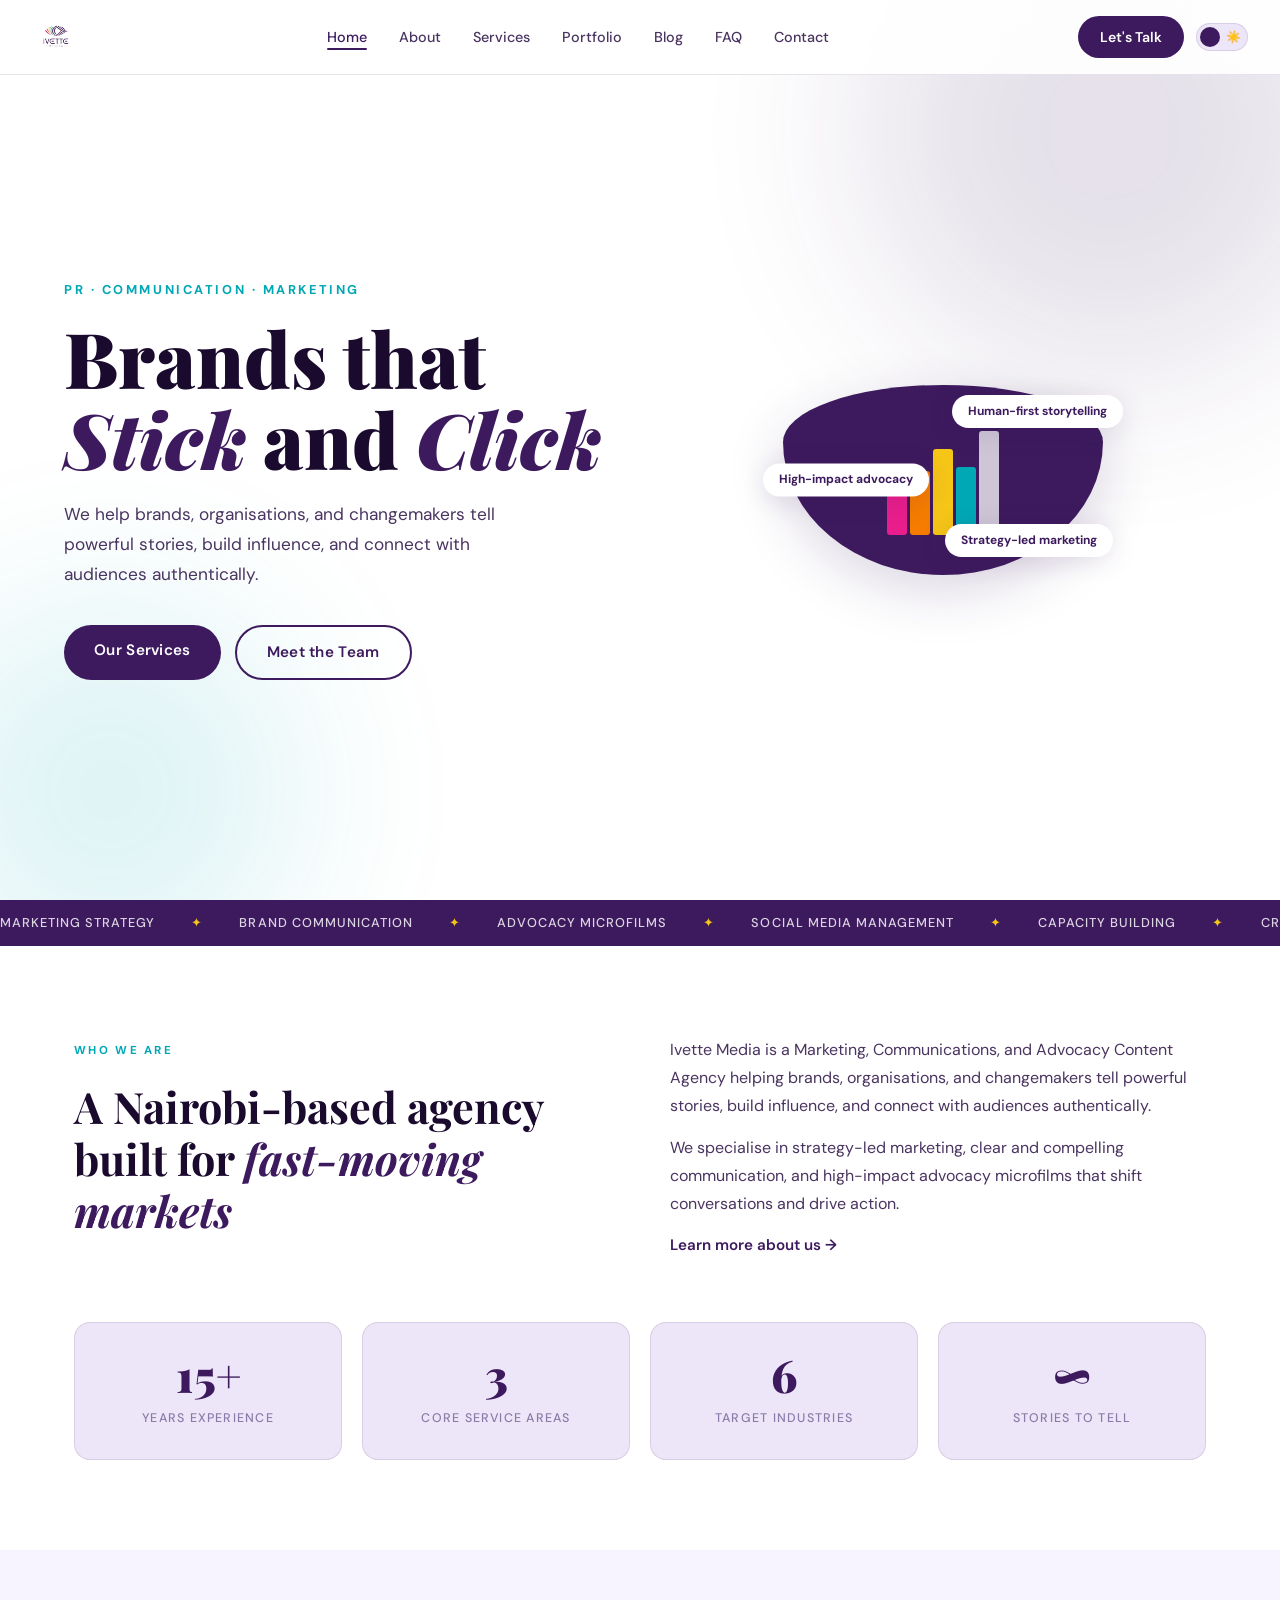
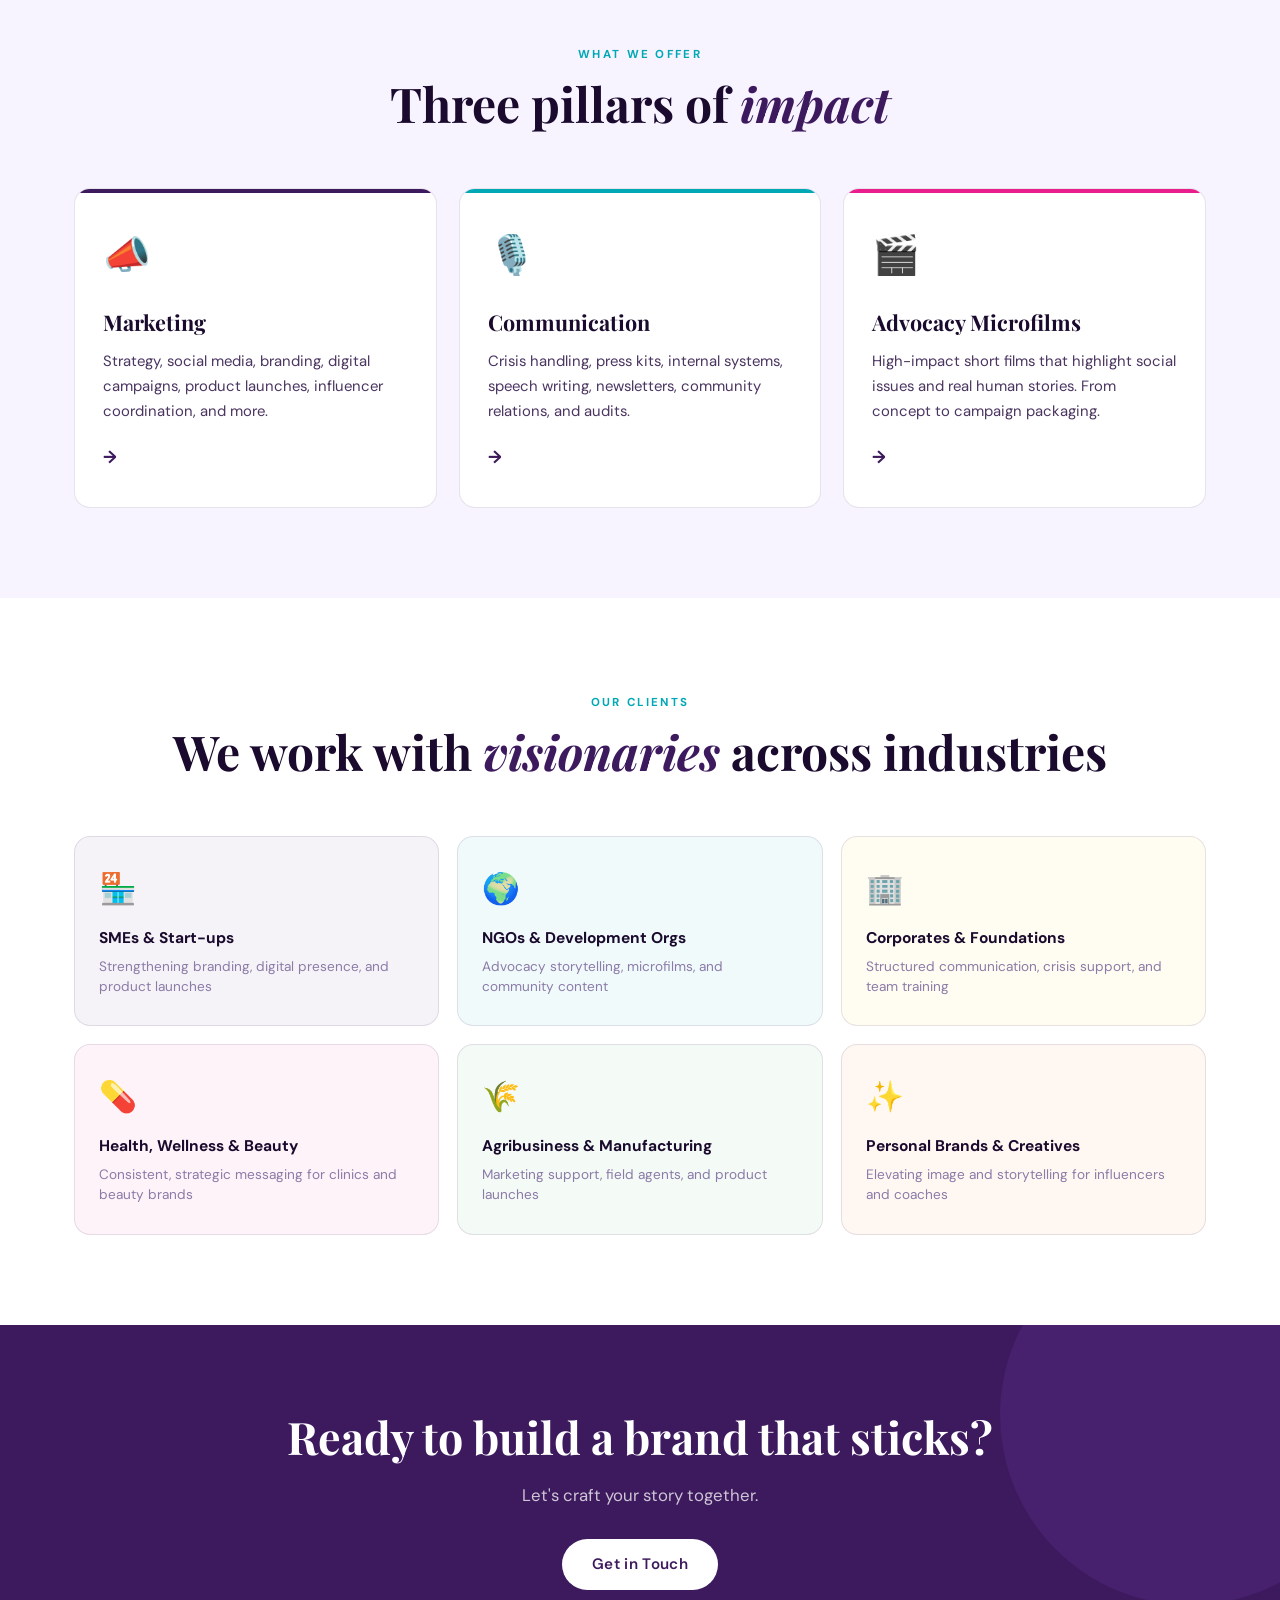
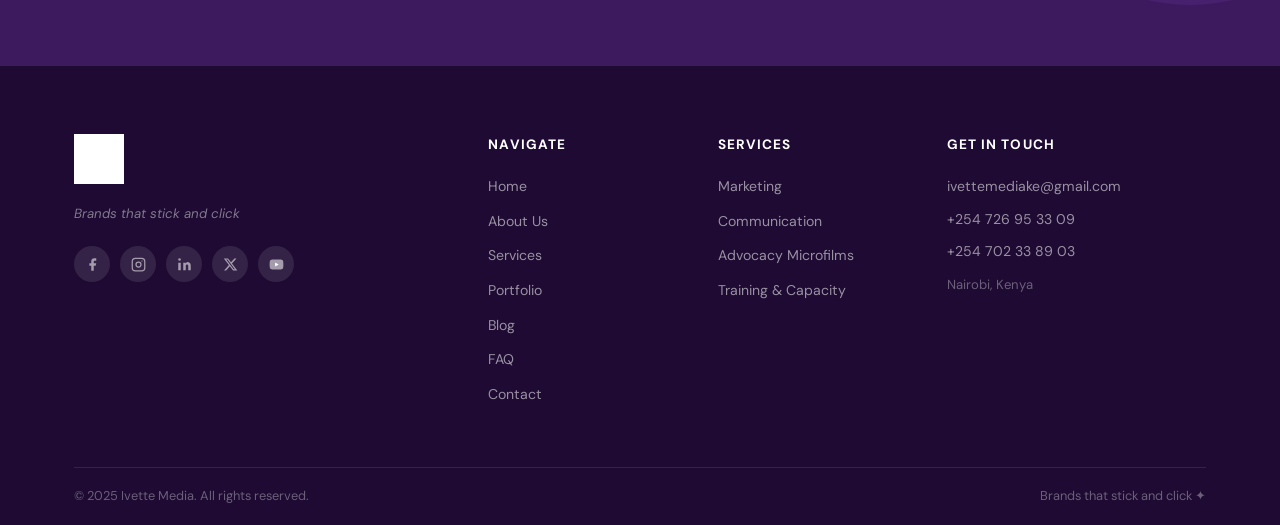
==== commit 7743d4d6: "added faqs" ====
--- a/index.html
+++ b/index.html
@@ -3,10 +3,14 @@
 <head>
 <meta charset="UTF-8">
 <meta name="viewport" content="width=device-width, initial-scale=1.0">
-<title>Brands that Stick and Click – Ivette Media</title>
+<meta name="description" content="Ivette Media — Brands that Stick and Click. Nairobi-based PR, Communication and Marketing Agency.">
+<meta property="og:title" content="Brands that Stick and Click | Ivette Media">
+<meta property="og:image" content="logo.jpg">
+<meta name="theme-color" content="#3d1a5e">
+<link rel="manifest" href="manifest.json">
+<title>Brands that Stick and Click | Ivette Media</title>
 <link rel="preconnect" href="https://fonts.googleapis.com">
 <link href="https://fonts.googleapis.com/css2?family=Playfair+Display:wght@400;700;900&family=DM+Sans:wght@300;400;500;600&display=swap" rel="stylesheet">
-
 <style>
 *,*::before,*::after{box-sizing:border-box;margin:0;padding:0}
 html{scroll-behavior:smooth}
@@ -364,20 +368,122 @@
   .footer-bottom{flex-direction:column;text-align:center}
 }
 </style>
-
+<style>
+/* ── PORTFOLIO ── */
+.portfolio-filter{display:flex;gap:10px;flex-wrap:wrap;justify-content:center;margin-bottom:48px}
+.pf-btn{padding:9px 22px;border-radius:50px;font-size:.85rem;font-weight:600;border:1.5px solid var(--border);background:var(--card);color:var(--txt2);cursor:pointer;transition:var(--t);font-family:'DM Sans',sans-serif}
+.pf-btn:hover,.pf-btn.active{background:var(--purple);color:#fff;border-color:var(--purple)}
+[data-theme=dark] .pf-btn:hover,[data-theme=dark] .pf-btn.active{background:var(--teal);border-color:var(--teal)}
+.portfolio-grid{display:grid;grid-template-columns:repeat(3,1fr);gap:24px}
+.pcard{border-radius:var(--r);overflow:hidden;background:var(--card);border:1px solid var(--border);transition:transform var(--t),box-shadow var(--t);cursor:pointer}
+.pcard:hover{transform:translateY(-8px);box-shadow:var(--shadowL)}
+.pcard-visual{height:200px;display:flex;align-items:center;justify-content:center;font-size:4rem;position:relative;overflow:hidden}
+.pv1{background:linear-gradient(135deg,#3d1a5e,#5b2d8e)}
+.pv2{background:linear-gradient(135deg,#00a8b5,#006b75)}
+.pv3{background:linear-gradient(135deg,#e91e8c,#9c0060)}
+.pv4{background:linear-gradient(135deg,#f57c00,#bf5400)}
+.pv5{background:linear-gradient(135deg,#3d1a5e,#00a8b5)}
+.pv6{background:linear-gradient(135deg,#f5c518,#e91e8c)}
+.pcard-body{padding:22px}
+.pcard-tag{font-size:.72rem;font-weight:700;letter-spacing:.15em;text-transform:uppercase;color:var(--teal);margin-bottom:8px;display:block}
+.pcard-body h3{font-family:'Playfair Display',serif;font-size:1.1rem;font-weight:700;color:var(--txt);margin-bottom:8px;line-height:1.3}
+.pcard-body p{color:var(--txt2);font-size:.85rem;line-height:1.55;margin-bottom:14px}
+.pcard-result{display:inline-flex;align-items:center;gap:6px;background:var(--bg3);border-radius:50px;padding:5px 13px;font-size:.78rem;font-weight:600;color:var(--purple)}
+[data-theme=dark] .pcard-result{color:var(--teal)}
+.pcard[data-cat].hidden{display:none}
+
+/* ── TESTIMONIALS ── */
+.testi-grid{display:grid;grid-template-columns:repeat(3,1fr);gap:22px}
+.tcard{background:var(--card);border:1px solid var(--border);border-radius:var(--r);padding:30px 26px;position:relative;transition:transform var(--t),box-shadow var(--t)}
+.tcard:hover{transform:translateY(-6px);box-shadow:var(--shadow)}
+.tcard-quote{font-size:3rem;color:var(--purple);line-height:1;margin-bottom:12px;opacity:.3;font-family:'Playfair Display',serif}
+[data-theme=dark] .tcard-quote{color:var(--teal)}
+.tcard p{color:var(--txt2);font-size:.92rem;line-height:1.7;margin-bottom:20px;font-style:italic}
+.tcard-author{display:flex;align-items:center;gap:12px}
+.tcard-avatar{width:42px;height:42px;border-radius:50%;display:flex;align-items:center;justify-content:center;font-weight:700;font-size:.88rem;color:#fff;flex-shrink:0}
+.ta1{background:var(--purple)} .ta2{background:var(--teal)} .ta3{background:var(--pink)}
+.ta4{background:var(--orange)} .ta5{background:linear-gradient(135deg,var(--purple),var(--teal))} .ta6{background:var(--pink)}
+.tcard-name{font-weight:700;color:var(--txt);font-size:.9rem}
+.tcard-role{color:var(--txt3);font-size:.78rem}
+
+/* ── BLOG ── */
+.blog-grid{display:grid;grid-template-columns:repeat(3,1fr);gap:24px}
+.bcard{background:var(--card);border:1px solid var(--border);border-radius:var(--r);overflow:hidden;transition:transform var(--t),box-shadow var(--t);text-decoration:none;display:block}
+.bcard:hover{transform:translateY(-8px);box-shadow:var(--shadowL)}
+.bcard-visual{height:180px;display:flex;align-items:center;justify-content:center;font-size:3.5rem;position:relative}
+.bv1{background:linear-gradient(135deg,#3d1a5e22,#5b2d8e44);border-bottom:3px solid var(--purple)}
+.bv2{background:linear-gradient(135deg,#00a8b522,#006b7544);border-bottom:3px solid var(--teal)}
+.bv3{background:linear-gradient(135deg,#e91e8c22,#9c006044);border-bottom:3px solid var(--pink)}
+.bv4{background:linear-gradient(135deg,#f5c51822,#f57c0044);border-bottom:3px solid var(--gold)}
+.bv5{background:linear-gradient(135deg,#3d1a5e22,#00a8b544);border-bottom:3px solid var(--teal)}
+.bv6{background:linear-gradient(135deg,#f57c0022,#e91e8c44);border-bottom:3px solid var(--orange)}
+.bcard-body{padding:22px}
+.bcard-meta{display:flex;align-items:center;gap:10px;margin-bottom:10px}
+.bcard-cat{font-size:.7rem;font-weight:700;letter-spacing:.15em;text-transform:uppercase;color:var(--teal)}
+.bcard-date{font-size:.75rem;color:var(--txt3)}
+.bcard-body h3{font-family:'Playfair Display',serif;font-size:1.05rem;font-weight:700;color:var(--txt);margin-bottom:8px;line-height:1.35}
+.bcard-body p{color:var(--txt2);font-size:.84rem;line-height:1.6;margin-bottom:14px}
+.bcard-read{color:var(--purple);font-size:.82rem;font-weight:600;display:inline-flex;align-items:center;gap:4px;transition:gap var(--t)}
+[data-theme=dark] .bcard-read{color:var(--teal)}
+.bcard:hover .bcard-read{gap:8px}
+.newsletter-box{background:var(--purple);border-radius:var(--r);padding:48px;text-align:center;margin-top:60px}
+.newsletter-box h3{font-family:'Playfair Display',serif;font-size:1.8rem;color:#fff;margin-bottom:10px}
+.newsletter-box p{color:rgba(255,255,255,.75);margin-bottom:24px}
+.newsletter-form{display:flex;gap:12px;max-width:440px;margin:0 auto;flex-wrap:wrap;justify-content:center}
+.newsletter-form input{flex:1;min-width:220px;padding:12px 18px;border-radius:50px;border:none;font-family:'DM Sans',sans-serif;font-size:.95rem;outline:none}
+.newsletter-form button{background:var(--gold);color:var(--purple);border:none;padding:12px 24px;border-radius:50px;font-weight:700;font-size:.9rem;cursor:pointer;transition:var(--t);font-family:'DM Sans',sans-serif;white-space:nowrap}
+.newsletter-form button:hover{background:#ffd740;transform:translateY(-2px)}
+
+/* ── FAQ ── */
+.faq-grid{display:grid;grid-template-columns:1fr 1fr;gap:16px;max-width:960px;margin:0 auto}
+.faq-item{background:var(--card);border:1px solid var(--border);border-radius:var(--r2);overflow:hidden;transition:box-shadow var(--t)}
+.faq-item:hover{box-shadow:var(--shadow)}
+.faq-q{display:flex;justify-content:space-between;align-items:center;padding:20px 22px;cursor:pointer;gap:12px;user-select:none}
+.faq-q h4{font-weight:600;color:var(--txt);font-size:.93rem;line-height:1.4}
+.faq-icon{width:24px;height:24px;border-radius:50%;background:var(--bg3);display:flex;align-items:center;justify-content:center;font-size:.9rem;flex-shrink:0;transition:transform var(--t),background var(--t)}
+.faq-item.open .faq-icon{transform:rotate(45deg);background:var(--purple);color:#fff}
+[data-theme=dark] .faq-item.open .faq-icon{background:var(--teal)}
+.faq-a{max-height:0;overflow:hidden;transition:max-height .4s ease,padding .3s ease}
+.faq-item.open .faq-a{max-height:300px}
+.faq-a p{padding:0 22px 20px;color:var(--txt2);font-size:.88rem;line-height:1.7}
+.faq-cats{display:flex;gap:10px;flex-wrap:wrap;justify-content:center;margin-bottom:44px}
+.faq-cat-btn{padding:8px 20px;border-radius:50px;font-size:.83rem;font-weight:600;border:1.5px solid var(--border);background:var(--card);color:var(--txt2);cursor:pointer;transition:var(--t);font-family:'DM Sans',sans-serif}
+.faq-cat-btn:hover,.faq-cat-btn.active{background:var(--purple);color:#fff;border-color:var(--purple)}
+[data-theme=dark] .faq-cat-btn:hover,[data-theme=dark] .faq-cat-btn.active{background:var(--teal);border-color:var(--teal)}
+
+/* ── 404 ── */
+.notfound{min-height:100vh;display:flex;align-items:center;justify-content:center;text-align:center;background:var(--bg);padding:40px 24px}
+.nf-inner{max-width:540px}
+.nf-code{font-family:'Playfair Display',serif;font-size:9rem;font-weight:900;color:var(--purple);line-height:1;opacity:.12;display:block;margin-bottom:-40px}
+[data-theme=dark] .nf-code{color:var(--teal)}
+.nf-icon{font-size:5rem;display:block;margin-bottom:20px}
+.nf-inner h1{font-family:'Playfair Display',serif;font-size:2.4rem;color:var(--txt);margin-bottom:14px}
+.nf-inner p{color:var(--txt2);font-size:1.05rem;margin-bottom:32px;line-height:1.7}
+.nf-btns{display:flex;gap:14px;justify-content:center;flex-wrap:wrap}
+
+@media(max-width:1024px){
+  .portfolio-grid{grid-template-columns:repeat(2,1fr)}
+  .testi-grid{grid-template-columns:repeat(2,1fr)}
+  .blog-grid{grid-template-columns:repeat(2,1fr)}
+  .faq-grid{grid-template-columns:1fr}
+}
+@media(max-width:768px){
+  .portfolio-grid{grid-template-columns:1fr}
+  .testi-grid{grid-template-columns:1fr}
+  .blog-grid{grid-template-columns:1fr}
+  .nf-code{font-size:6rem}
+}
+</style>
 </head>
 <body>
-
 <nav class="nav" id="mainNav">
   <a href="index.html" class="nav-logo"><img src="logo.jpg" alt="Ivette Media"></a>
-  <ul class="nav-links"><li><a href="index.html" class="active">Home</a></li><li><a href="about.html" >About</a></li><li><a href="services.html" >Services</a></li><li><a href="contact.html" >Contact</a></li></ul>
+  <ul class="nav-links"><li><a href="index.html" class="active">Home</a></li><li><a href="about.html" >About</a></li><li><a href="services.html" >Services</a></li><li><a href="portfolio.html" >Portfolio</a></li><li><a href="blog.html" >Blog</a></li><li><a href="faq.html" >FAQ</a></li><li><a href="contact.html" >Contact</a></li></ul>
   <a href="contact.html" class="nav-cta">Let's Talk</a>
   <button class="dm-toggle" aria-label="Toggle dark mode"><span class="dm-icon sun">☀️</span><span class="dm-icon moon">🌙</span></button>
   <button class="hamburger" id="ham" aria-label="menu"><span></span><span></span><span></span></button>
 </nav>
-<div class="mobile-nav" id="mobMenu"><a href="index.html" onclick="closeMob()" class="active">Home</a><a href="about.html" onclick="closeMob()" >About</a><a href="services.html" onclick="closeMob()" >Services</a><a href="contact.html" onclick="closeMob()" >Contact</a></div>
-
-
+<div class="mobile-nav" id="mobMenu"><a href="index.html" onclick="closeMob()">Home</a><a href="about.html" onclick="closeMob()">About</a><a href="services.html" onclick="closeMob()">Services</a><a href="portfolio.html" onclick="closeMob()">Portfolio</a><a href="blog.html" onclick="closeMob()">Blog</a><a href="faq.html" onclick="closeMob()">FAQ</a><a href="contact.html" onclick="closeMob()">Contact</a></div>
 <section class="hero">
   <div class="hero-blob hb1"></div>
   <div class="hero-blob hb2"></div>
@@ -492,8 +598,6 @@
     <a href="contact.html" class="btn btn-white">Get in Touch</a>
   </div>
 </div>
-
-
 <footer class="footer">
   <div class="container">
     <div class="footer-grid">
@@ -502,33 +606,26 @@
         <p class="footer-tag">Brands that stick and click</p>
         <div class="socials">
           <a href="https://facebook.com/ivettemedia" target="_blank" rel="noopener" class="s-icon" aria-label="Facebook"><svg viewBox="0 0 24 24" fill="currentColor"><path d="M18 2h-3a5 5 0 0 0-5 5v3H7v4h3v8h4v-8h3l1-4h-4V7a1 1 0 0 1 1-1h3z"/></svg></a>
-          <a href="https://www.instagram.com/ivette.media" target="_blank" rel="noopener" class="s-icon" aria-label="Instagram"><svg viewBox="0 0 24 24" fill="none" stroke="currentColor" stroke-width="2"><rect x="2" y="2" width="20" height="20" rx="5"/><circle cx="12" cy="12" r="4"/><circle cx="17.5" cy="6.5" r="1" fill="currentColor" stroke="none"/></svg></a>
-          <a href="https://linkedin.com/company/ivette-media" target="_blank" rel="noopener" class="s-icon" aria-label="LinkedIn"><svg viewBox="0 0 24 24" fill="currentColor"><path d="M16 8a6 6 0 0 1 6 6v7h-4v-7a2 2 0 0 0-4 0v7H10V9h4v1.5A6 6 0 0 1 16 8zM2 9h4v12H2z"/><circle cx="4" cy="4" r="2"/></svg></a>
+          <a href="https://instagram.com/ivettemedia" target="_blank" rel="noopener" class="s-icon" aria-label="Instagram"><svg viewBox="0 0 24 24" fill="none" stroke="currentColor" stroke-width="2"><rect x="2" y="2" width="20" height="20" rx="5"/><circle cx="12" cy="12" r="4"/><circle cx="17.5" cy="6.5" r="1" fill="currentColor" stroke="none"/></svg></a>
+          <a href="https://linkedin.com/company/ivettemedia" target="_blank" rel="noopener" class="s-icon" aria-label="LinkedIn"><svg viewBox="0 0 24 24" fill="currentColor"><path d="M16 8a6 6 0 0 1 6 6v7h-4v-7a2 2 0 0 0-4 0v7H10V9h4v1.5A6 6 0 0 1 16 8zM2 9h4v12H2z"/><circle cx="4" cy="4" r="2"/></svg></a>
           <a href="https://twitter.com/ivettemedia" target="_blank" rel="noopener" class="s-icon" aria-label="X/Twitter"><svg viewBox="0 0 24 24" fill="currentColor"><path d="M18.244 2.25h3.308l-7.227 8.26 8.502 11.24H16.17l-5.214-6.817L4.99 21.75H1.68l7.73-8.835L1.254 2.25H8.08l4.713 6.231zm-1.161 17.52h1.833L7.084 4.126H5.117z"/></svg></a>
           <a href="https://youtube.com/@ivettemedia" target="_blank" rel="noopener" class="s-icon" aria-label="YouTube"><svg viewBox="0 0 24 24" fill="currentColor"><path d="M22.54 6.42a2.78 2.78 0 0 0-1.95-1.96C18.88 4 12 4 12 4s-6.88 0-8.59.46a2.78 2.78 0 0 0-1.95 1.96A29 29 0 0 0 1 12a29 29 0 0 0 .46 5.58 2.78 2.78 0 0 0 1.95 1.95C5.12 20 12 20 12 20s6.88 0 8.59-.46a2.78 2.78 0 0 0 1.95-1.95A29 29 0 0 0 23 12a29 29 0 0 0-.46-5.58z"/><polygon points="9.75 15.02 15.5 12 9.75 8.98 9.75 15.02" fill="white"/></svg></a>
         </div>
       </div>
-      <div>
-        <h5>Navigate</h5>
-        <ul>
-          <li><a href="index.html">Home</a></li>
-          <li><a href="about.html">About Us</a></li>
-          <li><a href="services.html">Services</a></li>
-          <li><a href="contact.html">Contact</a></li>
-        </ul>
-      </div>
-      <div>
-        <h5>Services</h5>
-        <ul>
-          <li><a href="services.html#marketing">Marketing</a></li>
-          <li><a href="services.html#communication">Communication</a></li>
-          <li><a href="services.html#microfilms">Advocacy Microfilms</a></li>
-          <li><a href="services.html#training">Training & Capacity</a></li>
-        </ul>
-      </div>
-      <div class="footer-contact">
-        <h5>Get in Touch</h5>
-        <p><a href="mailto:ivettemediake@gmail.com">ivettemediake@gmail.com</a></p>
+      <div><h5>Navigate</h5><ul>
+        <li><a href="index.html">Home</a></li><li><a href="about.html">About Us</a></li>
+        <li><a href="services.html">Services</a></li><li><a href="portfolio.html">Portfolio</a></li>
+        <li><a href="blog.html">Blog</a></li><li><a href="faq.html">FAQ</a></li>
+        <li><a href="contact.html">Contact</a></li>
+      </ul></div>
+      <div><h5>Services</h5><ul>
+        <li><a href="services.html#marketing">Marketing</a></li>
+        <li><a href="services.html#communication">Communication</a></li>
+        <li><a href="services.html#microfilms">Advocacy Microfilms</a></li>
+        <li><a href="services.html#training">Training &amp; Capacity</a></li>
+      </ul></div>
+      <div class="footer-contact"><h5>Get in Touch</h5>
+        <p><a href="mailto:ivettemediake&#64;gmail&#46;com">ivettemediake&#64;gmail&#46;com</a></p>
         <p><a href="tel:+254726953309">+254 726 95 33 09</a></p>
         <p><a href="tel:+254702338903">+254 702 33 89 03</a></p>
         <p style="margin-top:10px;color:rgba(255,255,255,.35);font-size:.82rem">Nairobi, Kenya</p>
@@ -540,73 +637,147 @@
     </div>
   </div>
 </footer>
-
-
 <script>
-// Dark mode
-const root = document.documentElement;
-const stored = localStorage.getItem('im-theme') || 'light';
-root.setAttribute('data-theme', stored);
-
-function toggleDM() {
-  const t = root.getAttribute('data-theme') === 'dark' ? 'light' : 'dark';
-  root.setAttribute('data-theme', t);
-  localStorage.setItem('im-theme', t);
-}
-document.querySelectorAll('.dm-toggle').forEach(b => b.addEventListener('click', toggleDM));
-
-// Nav scroll
-const navEl = document.getElementById('mainNav');
-window.addEventListener('scroll', () => navEl && navEl.classList.toggle('scrolled', scrollY > 40));
-
-// Mobile menu
-const ham = document.getElementById('ham');
-const mob = document.getElementById('mobMenu');
-let mOpen = false;
-if (ham) ham.addEventListener('click', () => { mOpen = !mOpen; mob.classList.toggle('open', mOpen); });
-function closeMob() { mOpen = false; mob && mob.classList.remove('open'); }
-
-// Service tabs scroll sync
-const tabs = document.querySelectorAll('.stab');
-if (tabs.length) {
-  const secs = document.querySelectorAll('.svc-detail[id]');
-  const io = new IntersectionObserver(entries => {
-    entries.forEach(e => {
-      if (e.isIntersecting) {
-        tabs.forEach(t => t.classList.toggle('active', t.getAttribute('href') === '#' + e.target.id));
+(function() {
+  // ── 1. DARK MODE (runs immediately, before render) ──
+  var root = document.documentElement;
+  var saved = localStorage.getItem('im-theme') || 'light';
+  root.setAttribute('data-theme', saved);
+
+  function toggleDM() {
+    var current = root.getAttribute('data-theme');
+    var next = current === 'dark' ? 'light' : 'dark';
+    root.setAttribute('data-theme', next);
+    localStorage.setItem('im-theme', next);
+  }
+
+  // Wait for DOM then attach toggle listeners
+  document.addEventListener('DOMContentLoaded', function() {
+
+    document.querySelectorAll('.dm-toggle').forEach(function(btn) {
+      btn.addEventListener('click', toggleDM);
+    });
+
+    // ── 2. NAV SCROLL ──
+    var navEl = document.getElementById('mainNav');
+    window.addEventListener('scroll', function() {
+      if (navEl) navEl.classList.toggle('scrolled', window.scrollY > 40);
+    });
+
+    // ── 3. MOBILE MENU ──
+    var ham = document.getElementById('ham');
+    var mob = document.getElementById('mobMenu');
+    var mOpen = false;
+    if (ham) {
+      ham.addEventListener('click', function() {
+        mOpen = !mOpen;
+        if (mob) mob.classList.toggle('open', mOpen);
+      });
+    }
+
+    // ── 4. SERVICE TABS ──
+    var tabs = document.querySelectorAll('.stab');
+    if (tabs.length) {
+      var secs = document.querySelectorAll('.svc-detail[id]');
+      if ('IntersectionObserver' in window) {
+        var io = new IntersectionObserver(function(entries) {
+          entries.forEach(function(e) {
+            if (e.isIntersecting) {
+              tabs.forEach(function(t) {
+                t.classList.toggle('active', t.getAttribute('href') === '#' + e.target.id);
+              });
+            }
+          });
+        }, { rootMargin: '-50% 0px -50% 0px' });
+        secs.forEach(function(s) { io.observe(s); });
       }
+      tabs.forEach(function(t) {
+        t.addEventListener('click', function() {
+          tabs.forEach(function(x) { x.classList.remove('active'); });
+          t.classList.add('active');
+        });
+      });
+    }
+
+    // ── 5. CONTACT FORM ──
+    var cf = document.getElementById('cForm');
+    if (cf) {
+      cf.addEventListener('submit', function(e) {
+        e.preventDefault();
+        var s = document.getElementById('cSuccess');
+        if (s) { s.classList.add('show'); cf.reset(); setTimeout(function() { s.classList.remove('show'); }, 5000); }
+      });
+    }
+
+    // ── 6. NEWSLETTER FORM ──
+    var nf = document.getElementById('nlForm');
+    if (nf) {
+      nf.addEventListener('submit', function(e) {
+        e.preventDefault();
+        nf.innerHTML = '<p style="color:#fff;font-weight:600;font-size:1rem">&#127881; You\'re subscribed! Welcome to the Ivette Media community.</p>';
+      });
+    }
+
+    // ── 7. TICKER DUPLICATE ──
+    var tr = document.querySelector('.ticker-track');
+    if (tr) { tr.innerHTML += tr.innerHTML; }
+
+    // ── 8. SCROLL REVEAL ──
+    if ('IntersectionObserver' in window) {
+      var items = document.querySelectorAll('.stat,.svc-card,.ctile,.vcard,.sd-item,.mf-card,.tr-item,.why-item,.ci-card,.mc,.pcard,.tcard,.bcard,.faq-item');
+      var revealIO = new IntersectionObserver(function(entries) {
+        entries.forEach(function(e) {
+          if (e.isIntersecting) {
+            e.target.style.opacity = '1';
+            e.target.style.transform = 'translateY(0)';
+            revealIO.unobserve(e.target);
+          }
+        });
+      }, { threshold: 0.08 });
+      items.forEach(function(el) {
+        el.style.opacity = '0';
+        el.style.transform = 'translateY(20px)';
+        el.style.transition = 'opacity 0.5s ease, transform 0.5s ease';
+        revealIO.observe(el);
+      });
+    }
+
+    // ── 9. FAQ ACCORDION ──
+    document.querySelectorAll('.faq-q').forEach(function(q) {
+      q.addEventListener('click', function() {
+        var item = q.parentElement;
+        var wasOpen = item.classList.contains('open');
+        document.querySelectorAll('.faq-item').forEach(function(i) { i.classList.remove('open'); });
+        if (!wasOpen) item.classList.add('open');
+      });
     });
-  }, {rootMargin:'-50% 0px -50% 0px'});
-  secs.forEach(s => io.observe(s));
-  tabs.forEach(t => t.addEventListener('click', () => { tabs.forEach(x => x.classList.remove('active')); t.classList.add('active'); }));
-}
-
-// Contact form
-const cf = document.getElementById('cForm');
-if (cf) cf.addEventListener('submit', e => {
-  e.preventDefault();
-  const s = document.getElementById('cSuccess');
-  s.classList.add('show');
-  cf.reset();
-  setTimeout(() => s.classList.remove('show'), 5000);
-});
-
-// Ticker dupe
-const tr = document.querySelector('.ticker-track');
-if (tr) tr.innerHTML += tr.innerHTML;
-
-// Scroll reveal
-document.querySelectorAll('.stat,.svc-card,.ctile,.vcard,.sd-item,.mf-card,.tr-item,.why-item,.ci-card,.mc').forEach((el, i) => {
-  el.style.opacity = '0';
-  const io = new IntersectionObserver(([e]) => {
-    if (e.isIntersecting) {
-      el.style.animation = `fadeUp 0.5s ${i*0.04}s ease both`;
-      io.disconnect();
-    }
-  }, {threshold: 0.1});
-  io.observe(el);
-});
+
+    // ── 10. FAQ CATEGORY FILTER ──
+    document.querySelectorAll('.faq-cat-btn').forEach(function(btn) {
+      btn.addEventListener('click', function() {
+        document.querySelectorAll('.faq-cat-btn').forEach(function(b) { b.classList.remove('active'); });
+        btn.classList.add('active');
+        var cat = btn.dataset.cat;
+        document.querySelectorAll('.faq-item').forEach(function(item) {
+          item.style.display = (cat === 'all' || item.dataset.cat === cat) ? '' : 'none';
+        });
+      });
+    });
+
+    // ── 11. PORTFOLIO FILTER ──
+    document.querySelectorAll('.pf-btn').forEach(function(btn) {
+      btn.addEventListener('click', function() {
+        document.querySelectorAll('.pf-btn').forEach(function(b) { b.classList.remove('active'); });
+        btn.classList.add('active');
+        var cat = btn.dataset.cat;
+        document.querySelectorAll('.pcard').forEach(function(card) {
+          card.style.display = (cat === 'all' || card.dataset.cat === cat) ? '' : 'none';
+        });
+      });
+    });
+
+  }); // end DOMContentLoaded
+})();
 </script>
-
 </body>
 </html>
